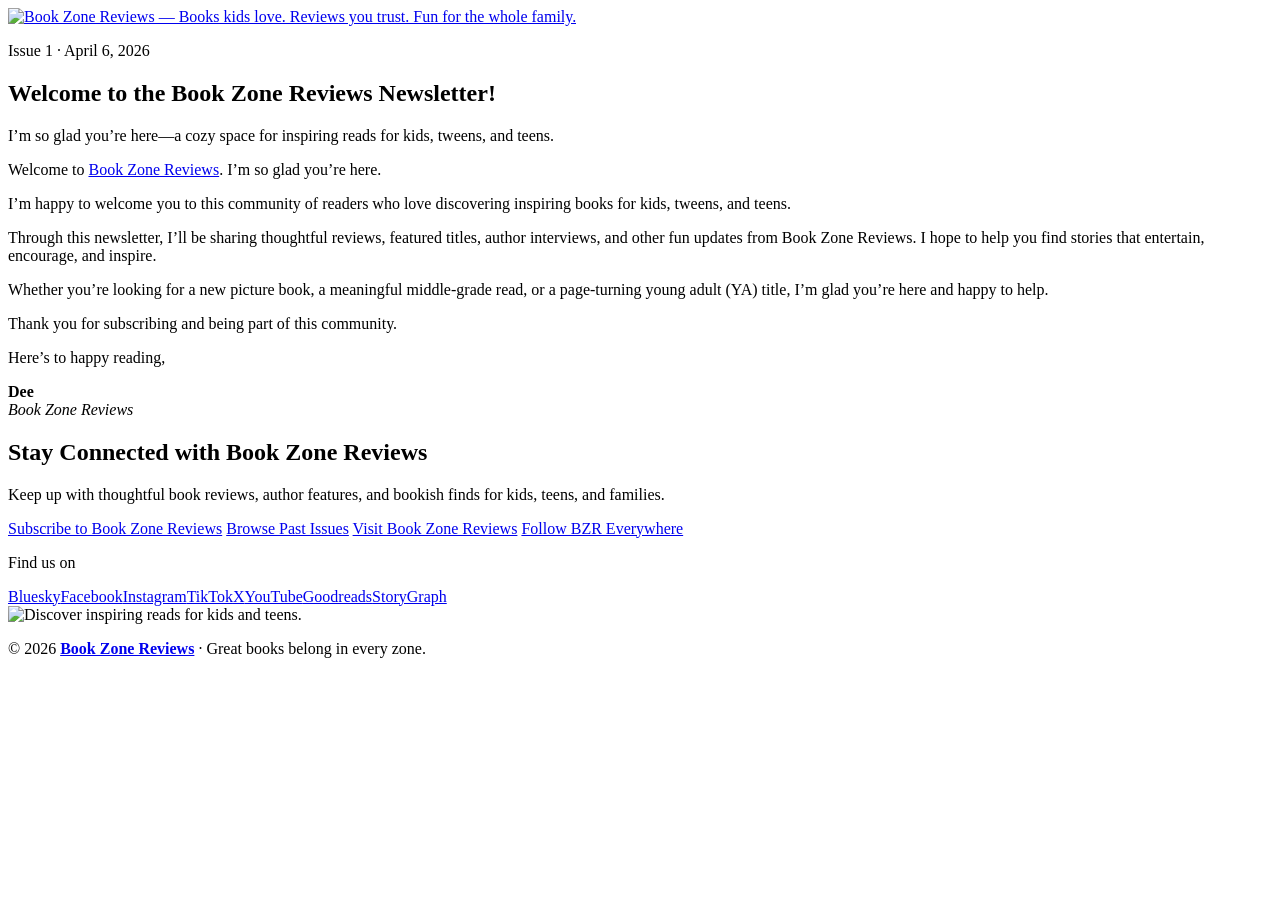
==== issues/issue-01.html @ fd4984df "Add issue-01.html for hosted newsletter archive" ====
<!DOCTYPE html>
<html lang="en">
<head>
  <meta charset="UTF-8">
  <meta name="viewport" content="width=device-width, initial-scale=1.0">
  <meta name="description" content="Welcome to the Book Zone Reviews newsletter: thoughtful reviews and inspiring reads for kids, tweens, and teens.">
  <title>Issue 1: Welcome to Book Zone Reviews</title>
  <link rel="stylesheet" href="issue.css">
</head>
<body>
  <main class="issue-shell">
    <header>
      <a href="../index.html" aria-label="Visit the Book Zone Reviews newsletter archive">
        <img class="brand-banner" src="https://bookzonereviews.deeswrites.com/wp-content/uploads/2026/08/banner-optimized-full-e1786125770229.webp" alt="Book Zone Reviews — Books kids love. Reviews you trust. Fun for the whole family.">
      </a>
    </header>

    <article>
      <p class="issue-kicker">Issue 1 <span>·</span> April 6, 2026</p>
      <h1>Welcome to the Book Zone Reviews Newsletter!</h1>
      <p class="dek">I’m so glad you’re here—a cozy space for inspiring reads for kids, tweens, and teens.</p>

      <div class="issue-copy">
        <p>Welcome to <a href="https://bookzonereviews.deeswrites.com/">Book Zone Reviews</a>. I’m so glad you’re here.</p>
        <p>I’m happy to welcome you to this community of readers who love discovering inspiring books for kids, tweens, and teens.</p>
        <p>Through this newsletter, I’ll be sharing thoughtful reviews, featured titles, author interviews, and other fun updates from Book Zone Reviews. I hope to help you find stories that entertain, encourage, and inspire.</p>
        <p>Whether you’re looking for a new picture book, a meaningful middle-grade read, or a page-turning young adult (YA) title, I’m glad you’re here and happy to help.</p>
        <p>Thank you for subscribing and being part of this community.</p>
        <p>Here’s to happy reading,</p>
        <p class="signature"><strong>Dee</strong><br><em>Book Zone Reviews</em></p>
      </div>
    </article>

    <section class="connect-section" aria-labelledby="connect-heading">
      <h2 id="connect-heading">Stay Connected with Book Zone Reviews</h2>
      <p>Keep up with thoughtful book reviews, author features, and bookish finds for kids, teens, and families.</p>
      <div class="connect-buttons">
        <a class="connect-button" href="https://bookzonereviews.deeswrites.com/subscribe/">Subscribe to Book Zone Reviews</a>
        <a class="connect-button secondary" href="../index.html">Browse Past Issues</a>
        <a class="connect-button secondary" href="https://bookzonereviews.deeswrites.com/">Visit Book Zone Reviews</a>
        <a class="connect-button secondary" href="https://linktr.ee/deestafford">Follow BZR Everywhere</a>
      </div>
      <p class="social-label">Find us on</p>
      <nav class="social-links" aria-label="Book Zone Reviews social media">
        <a href="https://bsky.app/profile/bookzonereviews.bsky.social">Bluesky</a><a href="https://www.facebook.com/bookzonereviews">Facebook</a><a href="https://www.instagram.com/bookzonereviews">Instagram</a><a href="https://www.tiktok.com/@bookzonereviews">TikTok</a><a href="https://x.com/bookzonereviews">X</a><a href="https://www.youtube.com/@bookzonereviews1128">YouTube</a><a href="https://www.goodreads.com/user/show/173976664-book-zone-reviews">Goodreads</a><a href="https://app.thestorygraph.com/profile/bookzonereviews">StoryGraph</a>
      </nav>
    </section>

    <footer>
      <img class="brand-footer" src="https://bookzonereviews.deeswrites.com/wp-content/uploads/2026/08/footer-optimized.webp" alt="Discover inspiring reads for kids and teens.">
      <p class="copyright">&copy; 2026 <strong><a href="https://bookzonereviews.deeswrites.com/">Book Zone Reviews</a></strong> &middot; Great books belong in every zone.</p>
    </footer>
  </main>
</body>
</html>
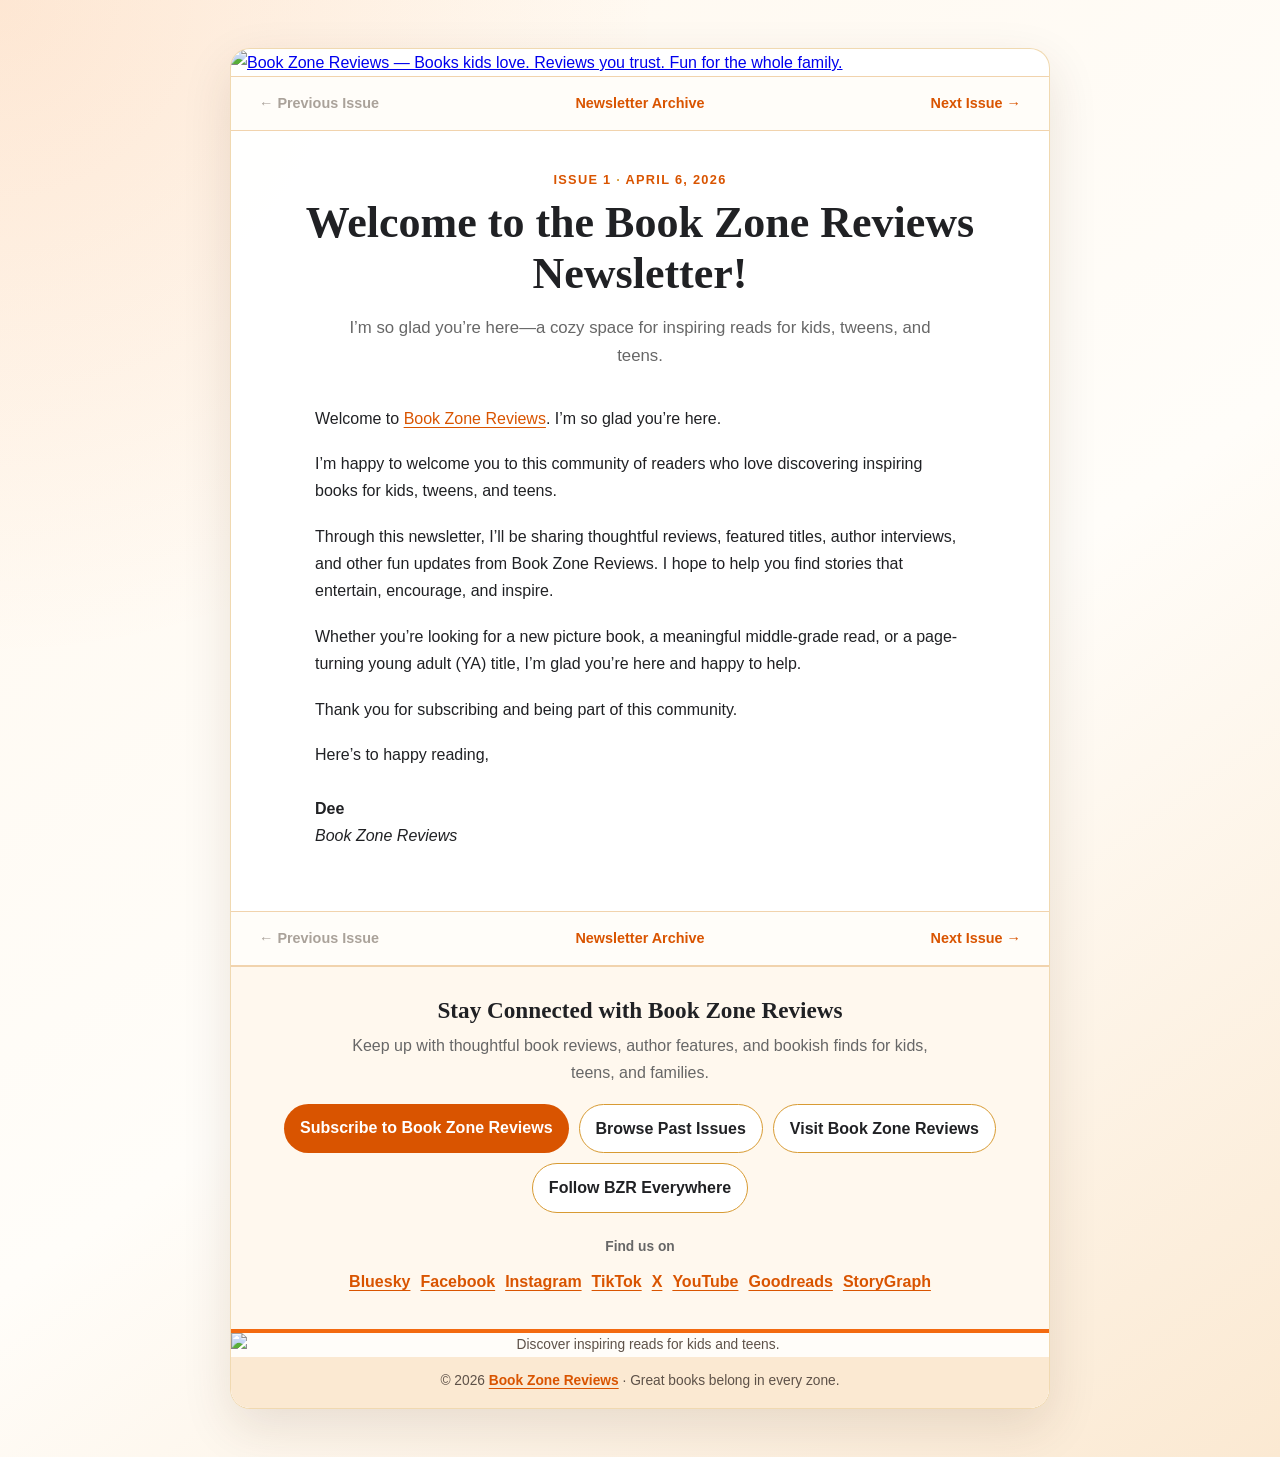
==== commit b243e762: "Add previous and next navigation to issue 1" ====
--- a/issues/issue-01.html
+++ b/issues/issue-01.html
@@ -15,6 +15,12 @@
       </a>
     </header>
 
+    <nav class="issue-navigation" aria-label="Newsletter issue navigation">
+      <span aria-disabled="true">← Previous Issue</span>
+      <a class="archive-link" href="../index.html">Newsletter Archive</a>
+      <a href="issue-02.html" rel="next">Next Issue →</a>
+    </nav>
+
     <article>
       <p class="issue-kicker">Issue 1 <span>·</span> April 6, 2026</p>
       <h1>Welcome to the Book Zone Reviews Newsletter!</h1>
@@ -30,6 +36,12 @@
         <p class="signature"><strong>Dee</strong><br><em>Book Zone Reviews</em></p>
       </div>
     </article>
+
+    <nav class="issue-navigation" aria-label="Newsletter issue navigation">
+      <span aria-disabled="true">← Previous Issue</span>
+      <a class="archive-link" href="../index.html">Newsletter Archive</a>
+      <a href="issue-02.html" rel="next">Next Issue →</a>
+    </nav>
 
     <section class="connect-section" aria-labelledby="connect-heading">
       <h2 id="connect-heading">Stay Connected with Book Zone Reviews</h2>
--- a/issues/issue.css
+++ b/issues/issue.css
@@ -0,0 +1,3 @@
+:root{--orange:#f36a10;--orange-dark:#d95400;--cream:#fff8ee;--cream-deep:#fbe9d2;--gold:#d89b33;--black:#202124;--gray:#676767;--white:#fff}*{box-sizing:border-box}body{margin:0;min-height:100vh;padding:48px 20px;color:var(--black);background:radial-gradient(circle at top left,rgba(243,106,16,.12),transparent 34%),linear-gradient(145deg,var(--cream) 0%,#fffdf9 55%,var(--cream-deep) 100%);font-family:"Segoe UI",Arial,sans-serif;line-height:1.7}.issue-shell{width:min(820px,100%);margin:0 auto;overflow:hidden;background:rgba(255,255,255,.97);border:1px solid rgba(216,155,51,.38);border-radius:20px;box-shadow:0 18px 50px rgba(76,43,18,.12)}.brand-banner,.brand-footer{display:block;width:100%;height:auto}article{padding:38px 54px 44px}.issue-kicker{margin:0 0 8px;color:var(--orange-dark);font-size:.8rem;font-weight:800;letter-spacing:.1em;text-align:center;text-transform:uppercase}.issue-kicker span{color:var(--gold)}h1{margin:0;color:var(--black);font:700 clamp(1.9rem,6vw,2.75rem)/1.15 Georgia,"Times New Roman",serif;text-align:center}.dek{max-width:620px;margin:14px auto 34px;color:var(--gray);font-size:1.05rem;text-align:center}.issue-copy{max-width:650px;margin:auto}.issue-copy p{margin:0 0 1.15em}.issue-copy a,.social-links a,.copyright a{color:var(--orange-dark);text-underline-offset:3px}.signature{margin-top:26px!important}.latest-review{display:flex;flex-wrap:wrap;align-items:baseline;gap:8px;margin-top:34px;padding:18px 20px;background:var(--cream);border-left:5px solid var(--orange);border-radius:10px}.latest-review span{color:var(--gray);font-size:.78rem;font-weight:800;letter-spacing:.08em;text-transform:uppercase}.latest-review a{color:var(--orange-dark);font:700 1.12rem Georgia,"Times New Roman",serif}.connect-section{padding:30px 28px 34px;background:var(--cream);border-top:1px solid #f1d3ad;text-align:center}.connect-section h2{margin:0 0 8px;font:700 1.45rem Georgia,"Times New Roman",serif}.connect-section>p{max-width:620px;margin:0 auto 18px;color:var(--gray)}.connect-buttons,.social-links{display:flex;flex-wrap:wrap;justify-content:center;gap:10px}.connect-button{display:inline-block;padding:10px 16px;color:var(--white);background:var(--orange-dark);border-radius:999px;font-weight:700;text-decoration:none}.connect-button.secondary{color:var(--black);background:var(--white);border:1px solid var(--gold)}.social-label{margin-top:22px!important;margin-bottom:10px!important;font-size:.86rem;font-weight:700}.social-links a{font-weight:700}footer{color:#5d5148;background:#fffdf9;border-top:4px solid var(--orange);text-align:center;font-size:.86rem}.copyright{margin:0;padding:12px 20px 16px;background:var(--cream-deep)}.copyright strong{color:var(--orange-dark)}@media(max-width:600px){body{padding:20px 12px}article{padding:30px 22px 36px}.dek{margin-bottom:26px}.connect-section{padding-right:20px;padding-left:20px}}
+
+.issue-navigation{display:grid;grid-template-columns:1fr auto 1fr;align-items:center;gap:12px;padding:14px 28px;background:#fffdf9;border-top:1px solid #f1d3ad;border-bottom:1px solid #f1d3ad;font-size:.9rem;font-weight:700}.issue-navigation a{color:var(--orange-dark);text-decoration:none}.issue-navigation a:hover,.issue-navigation a:focus-visible{text-decoration:underline;text-underline-offset:3px}.issue-navigation .archive-link{text-align:center}.issue-navigation a:last-child,.issue-navigation span:last-child{text-align:right}.issue-navigation span[aria-disabled=true]{color:#aaa29a}@media(max-width:600px){.issue-navigation{grid-template-columns:1fr 1fr;padding:12px 18px}.issue-navigation .archive-link{grid-column:1/-1;grid-row:1;text-align:center}.issue-navigation a:first-child,.issue-navigation span:first-child{grid-column:1;grid-row:2}.issue-navigation a:last-child,.issue-navigation span:last-child{grid-column:2;grid-row:2}}
